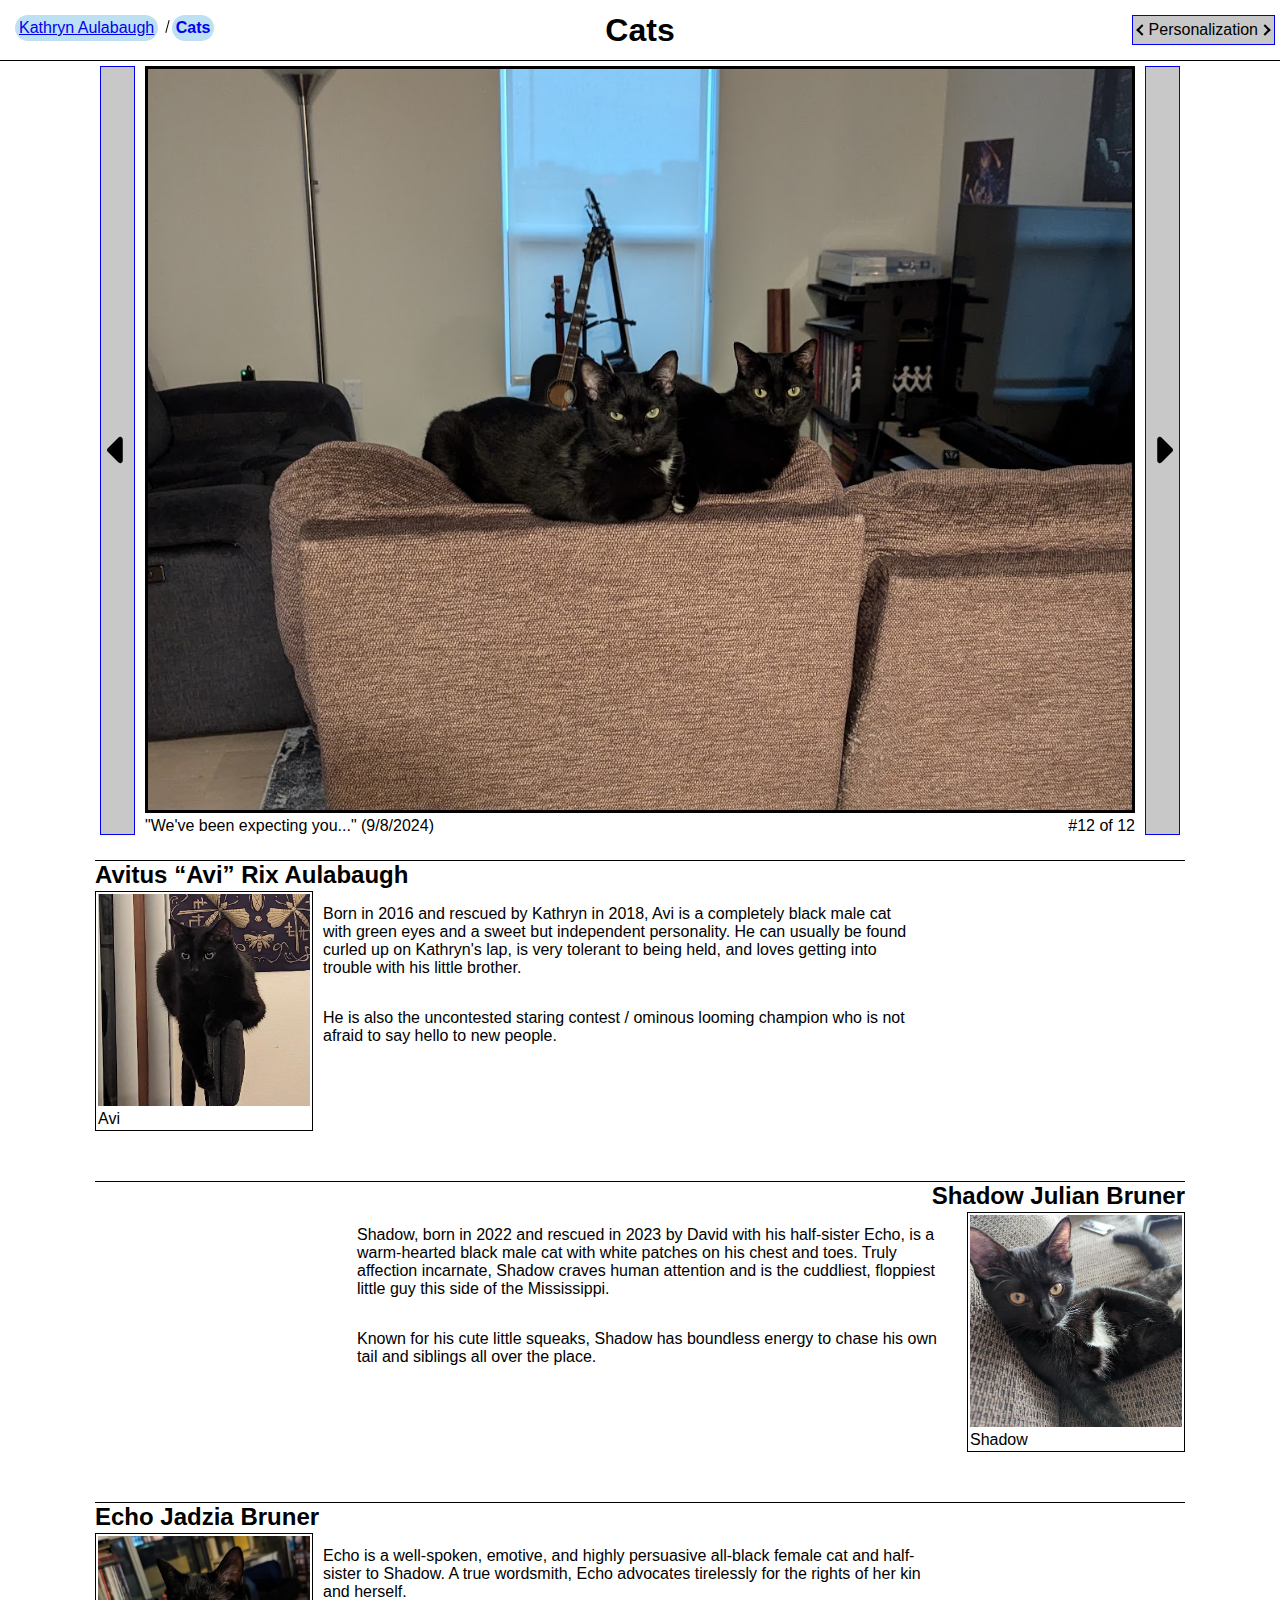
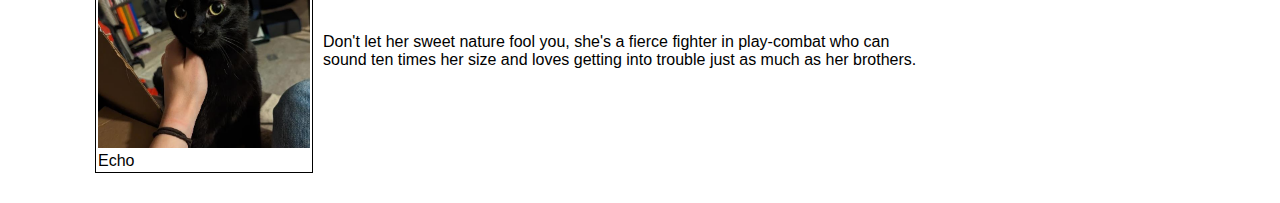
==== Cats.html @ 850bbb19 "Another word" ====
<!DOCTYPE html>
<html lang="en">
<head>
	<meta charset="utf-8" />
	<meta name="viewport" content="width=device-width, initial-scale=1.0">
	<meta name="description" content="A gallery of the little fellers">
	<title>Cats</title>
	
	<script src="./scripts/PersonalizationControl.js"></script>
	<script src="./scripts/GalleryControl.js"></script>
	<script>
		GW.Controls.Gallery.Cats = {
			imageList: [
				"2022-10-06 A",
				"2023-06-13 S",
				"2023-10-05 A_K",
				"2023-10-30 A",
				"2023-11-19 A",
				"2023-12-25 E",
				"2024-07-07 A",
				"2024-07-19 A",
				"2024-07-21 S_E_A",
				"2024-08-25 S_E",
				"2024-08-28 S_A",
				"2024-09-08 S_E",
			],
			imageFolder: "./img/cats",
			imageInfo: {
				"2024-09-08 S_E": {
					title: "&quot;We've been expecting you...&quot;",
					date: new Date("September 8, 2024"),
					alt: "Shadow and Echo perch atop a brown love seat in a living room at dusk, facing the camera.",
					extension: "jpg"
				},
				"2024-08-28 S_A": {
					title: "&quot;Hey, turn that light back off!&quot;",
					date: new Date("August 28, 2024"),
					alt: "A very sleepy Shadow and Avi hunker down on some bedding with a bright artificial light on above them. Avi in particular looks exhausted.",
					extension: "jpg"
				},
				"2024-08-25 S_E": {
					title: "A good pillow",
					date: new Date("August 25, 2024"),
					alt: "Shadow sleeps atop Echo with a paw draped over her shoulders. Both are on a human lap covered by a blanket.",
					extension: "jpg"
				},
				"2024-07-21 S_E_A": {
					title: "Catpile",
					date: new Date("July 21, 2024"),
					alt: "Shadow, Echo, and Avi all cuddle together in a big pile on a bed with messy blankets. Echo sleeps with a paw draped elegantly over a blue blanket while Shadow and Avi are lumped together haphazardly.",
					extension: "jpg"
				},
				"2024-07-19 A": {
					title: "That looks like food!",
					date: new Date("July 19, 2024"),
					alt: "Avi sits atop a black kitchen counter intensely watching a rice cooker steam.",
					extension: "jpg"
				},
				"2024-07-07 A": {
					title: "Grand Master Avi",
					date: new Date("July 7, 2024"),
					alt: "Avi perches atop a black and white chessboard on a brown table in front of a window, intensely looking at the camera.",
					extension: "jpg"
				},
				"2023-12-25 E": {
					title: "Comfortable anywhere",
					date: new Date("December 25, 2023"),
					alt: "Echo stretches out on a brown hardwood floor while a human hand pets her. She's looking at the camera.",
					extension: "jpg"
				},
				"2023-11-19 A": {
					title: "A deep thinker",
					date: new Date("November 19, 2023"),
					alt: "Avi, perched atop a black stool, peers out of a screen door at a bright summer afternoon. He appears enveloped in light.",
					extension: "jpg"
				},
				"2023-10-30 A": {
					title: "Can't get me up here!",
					date: new Date("October 30, 2023"),
					alt: "Avi stands atop a cat tree at night, sticking his tongue out and looking at the camera.",
					extension: "jpg"
				},
				"2023-10-05 A_K": {
					title: "Family photo",
					date: new Date("October 5, 2023"),
					alt: "Avi and Kathryn smile at the camera while lying back on a reclining chair. Avi is atop Kathryn's chest while she holds him with her left hand.",
					extension: "jpg"
				},
				"2023-06-13 S": {
					title: "New shoes",
					date: new Date("June 13, 2023"),
					alt: "Shadow poses with a paw resting on a pair of black sneakers, looking at the camera.",
					extension: "jpg"
				},
				"2022-10-06 A": {
					title: "CR 6 Beast",
					date: new Date("October 6, 2023"),
					alt: "Avi sits lazily on a DND combat grid among character figures and dragon models. He's looking up and to his left, past the camera.",
					extension: "jpg"
				},
			}
		};
	</script>
	
	<link rel="stylesheet" href="./styles/variables.css" type="text/css">
	<link rel="stylesheet" href="./styles/main.css" type="text/css">
	<style>
		body {
			display: grid;
			grid-template-rows: auto 1fr;
			box-sizing: border-box;
		}
		main {
			width: 100%;
			max-width: 1100px;
			margin-inline: auto;
			padding: 5px;
			display: flex;
			flex-direction: column;
			gap: 25px;
		}
		gw-gallery {
			display: block;
			margin-inline: auto;
			max-width: max(120vh, 60vw);
			width: 100%;
		}
		
		article {
			h1, h2, h3, h4, h5, h6 {
				border-block-start: 1px solid var(--border-color);
				
			}
			overflow: auto;
			margin-block-end: 15px;
			.cat-photo {
				width: 20%;
				max-width: 350px;
				min-width: 200px;
				overflow: hidden;
				float: inline-start;
				clear: inline-start;
				margin-block-start: 2px;
				margin-block-end: 10px;
				margin-inline-start: 0px;
				margin-inline-end: 10px;
				border: 1px solid var(--border-color);
				padding: 2px;
				
				figure {
					margin: 0;
				}
				
				img {
					width: 100%;
				}
			}
			
			p {
				max-width: 600px;
				float: inline-start;
			}
			
			&.right {
				h1, h2, h3, h4, h5, h6 {
					text-align: right;
				}
				
				.cat-photo {
					float: inline-end;
					clear: inline-end;
					margin-inline-start: 10px;
					margin-inline-end: 0px;
				}
				
				p {
					float: inline-end;
				}
			}
		}
	</style>
</head>
<body>
	<header id="mainHeader">
		<div id="mainHeaderLeft">
			<a class="hide-until-focus" href="#main">Skip to content</a>
			<nav class="breadcrumb" aria-label="Breadcrumb">
				<ol>
					<li><a href="./index.html" class="full">Kathryn Aulabaugh</a></li>
					<li><a href="" class="full" aria-current="page">Cats</a></li>
				</ol>
			</nav>
		</div>
		<div>
			<h1>Cats</h1>
		</div>
		<div id="mainHeaderRight">
			<details>
				<summary>Personalization</summary>
				<gw-personalization></gw-personalization>
			</details>
		</div>
	</header>
	<main id="main">
		<gw-gallery
			name="Cats"
			minImgWidth="350px"
			maxImgHeight="750px"
			reflowWidth="550px"
		></gw-gallery>
		<article aria-labelledby="hAvi">
			<h2 id="hAvi">Avitus <q>Avi</q> Rix Aulabaugh</h2>
			<aside class="cat-photo">
				<figure>
					<img src="./img/cats/Avi_Profile.jpg" alt="Avi perches atop the back of a chair.">
					<figcaption>Avi</figcaption>
				</figure>
			</aside>
			<p>Born in 2016 and rescued by Kathryn in 2018, Avi is a completely black male cat with green eyes and a sweet but independent personality. He can usually be found curled up on Kathryn's lap, is very tolerant to being held, and loves getting into trouble with his little brother.</p>
			<p>He is also the uncontested staring contest / ominous looming champion who is not afraid to say hello to new people.</p>
		</article>
		<article aria-labelledby="hShadow" class="right">
			<h2 id="hShadow">Shadow Julian Bruner</h2>
			<aside class="cat-photo">
				<figure>
					<img src="./img/cats/Shadow_Profile.jpg" alt="Shadow lounges with with a lot of swagger on a couch.">
					<figcaption>Shadow</figcaption>
				</figure>
			</aside>
			<p>Shadow, born in 2022 and rescued in 2023 by David with his half-sister Echo, is a warm-hearted black male cat with white patches on his chest and toes. Truly affection incarnate, Shadow craves human attention and is the cuddliest, floppiest little guy this side of the Mississippi.</p>
			<p>Known for his cute little squeaks, Shadow has boundless energy to chase his own tail and siblings all over the place.</p>
		</article>
		<article aria-labelledby="hEcho">
			<h2 id="hShadow">Echo Jadzia Bruner</h2>
			<aside class="cat-photo">
				<figure>
					<img src="./img/cats/Echo_Profile.jpg" alt="Echo sits on a couch while a human hand scratches her neck.">
					<figcaption>Echo</figcaption>
				</figure>
			</aside>
			<p>Echo is a well-spoken, emotive, and highly persuasive all-black female cat and half-sister to Shadow. A true wordsmith, Echo advocates tirelessly for the rights of her kin and herself.</p>
			<p>Don't let her sweet nature fool you, she's a fierce fighter in play-combat who can sound ten times her size and loves getting into trouble just as much as her brothers.</p>
		</article>
	</main>
</body>
</html>
---- styles/variables.css ----
:root, .theme-light {
  --background-color: #FFFFFF;
  --background-color-2: #E3E3E3;
  --text-color: #000000;
  --border-color: #000000;
  --selected-color: #90CBDB;
  --button-face-color: #C8C8C8;
  --button-text-color: #000000;
  --input-text-color: #000000;
  --input-background-color: #FFFFFF;
  --link-color: #0000EE;
  --link-background-color: #BDE0F2;
  --focus-color: #FF0701;
  --icon-color: #000000;
  --banner-color: #B3B3B3;
  --mark-color: #D2FCC5;
  --accent-color: #D5B3D9;
  --invalid-color: #5C01D8;
}

@media not print {
	.theme-dark {
	  --background-color: #000000;
	  --background-color-2: #242424;
	  --text-color: #FFFFFF;
	  --border-color: #FFFFFF;
	  --selected-color: #223891;
	  --button-face-color: #474747;
	  --button-text-color: #FFFFFF;
	  --input-text-color: #FFFFFF;
	  --input-background-color: #000000;
	  --link-color: #74D7EE;
	  --link-background-color: #3C5054;
	  --focus-color: #FF0701;
	  --icon-color: #FFFFFF;
	  --banner-color: #404040;
	  --mark-color: #005C08;
	  --accent-color: #8D4A95;
	  --invalid-color: #A35FFE;
	}
}

.font-small {
  font-size: 0.8em;
}

.font-normal {
  font-size: 1em;
}

.font-large {
  font-size: 1.2em;
}

.font-segoe-ui {
  font-family: 'Segoe UI', Arial, Verdana, Tahoma, 'Trebuchet MS', sans-serif;
}

.font-arial {
  font-family: Arial, 'Segoe UI', Verdana, Tahoma, 'Trebuchet MS', sans-serif;
}

.font-verdana {
  font-family: Verdana, 'Segoe UI', Arial, Tahoma, 'Trebuchet MS', sans-serif;
}

.font-tahoma {
  font-family: Tahoma, 'Segoe UI', Arial, Verdana, 'Trebuchet MS', sans-serif;
}

.font-trebuchet-ms {
  font-family: 'Trebuchet MS', 'Segoe UI', Arial, Verdana, Tahoma, sans-serif;
}

.font-times-new-roman {
  font-family: 'Times New Roman', Georgia, Garamond, serif;
}

.font-georgia {
  font-family: Georgia, 'Times New Roman', Garamond, serif;
}

.font-garamond {
  font-family: Garamond, 'Times New Roman', Georgia, serif;
}

.font-courier-new {
  font-family: 'Courier New', monospace;
}

.font-brush-script-mt {
  font-family: 'Brush Script MT', cursive;
}
---- styles/main.css ----
*, *::before, *::after {
  box-sizing: border-box;
}

html, body {
	margin-top: 0;
	margin-bottom: 0;
	margin-left: auto;
	margin-right: auto;
	max-width: 1900px;
	
	word-break: break-word;
	
	background-color: var(--background-color);
	color: var(--text-color);
}
html {
	font-family: 'Segoe UI', Tahoma, Geneva, Verdana, sans-serif;
	font-size: 1em;
}
body {
	min-height: 100vh;
}

h1, h2, h3, h4, h5, h6 {
	margin: 0px;
}

a {
	color: var(--link-color);
	
	&.full {
		padding: 4px;
		border-radius: 20px;
		background-color: var(--link-background-color);
	}
}

.sr-only {
	position: absolute !important;
	left: -99999999px;
	top: 0px;
}

.hide-until-focus {
	position: absolute;
	left: -99999999px;
	top: 0px;
	
	&:focus {
		position: revert;
		left: revert;
		top: revert;
	}
}

.hidden {
	display: none !important;
}

:focus-visible, *[tabindex="-1"]:focus {
	outline-width: 4px !important;
	outline-color: var(--focus-color) !important;
	outline-style: solid !important;
	outline-offset: 1px !important;
	position: relative !important;
	z-index: 100 !important;
}

*[tabindex="-1"]:focus {
  outline-style: dashed;
}

summary, label, input:is([type="checkbox"], [type="radio"]) {
  cursor: pointer;
}

table, th, td {
	border: 1px solid;
	border-collapse: collapse;
}
table {
	width: 100%;
}
caption {
	font-style: italic;
}
thead {
	border-bottom: 2px solid;
	text-align: center;
	font-weight: bold;
}
tbody th {
	text-align: left;
}

nav.breadcrumb {
	display: flex;
	flex-direction: row;
	flex-wrap: wrap;
	gap: 5px;
	padding: 10px;
	
	ol {
		margin: 0;
		padding: 0;
		list-style: none;
		
		li {
			display: inline-block;
			margin-bottom: 4px;
			
			+ li::before {
				display: inline-block;
				margin: 0 0.25em;
				transform: rotate(15deg);
				border-right: 0.1em solid var(--border-color);
				height: 0.8em;
				content: "";
			}
			
			a {
				display: inline-block;
				
				&[aria-current="page"] {
					font-weight: 700;
					text-decoration: none;
				}
			}
		}
	}
}

#mainHeader {
	display: grid;
	grid-template-columns: 1fr 1fr 1fr;
	align-items: center;
	text-align: center;
	gap: 10px;
	padding-bottom: 10px;
	border-bottom: 1px solid var(--border-color);
	padding: 5px;
	
	#mainHeaderLeft, #mainHeaderRight {
		width: fit-content;
	}

	#mainHeaderLeft {
		justify-self: flex-start;
	}

	#mainHeaderRight {
		justify-self: flex-end;
	}
}
@media (max-width: 450px) {
	#mainHeader {
		grid-template-columns: 1fr !important;
		justify-items: center;
		
		#mainHeaderLeft, #mainHeaderRight {
			justify-self: auto;
		}
	}
}

footer {
	border-top: 1px solid var(--border-color);
	font-size: 0.9em;
	background-color: var(--background-color-2);
	padding: 2px
}

summary {
	min-height: auto;
	padding: 5px;
	display: flex;
	align-items: center;
	justify-content: space-between;
	gap: 3px;

	&::marker {
		content: "";
	}
	&::-webkit-details-marker {
		display: none;
	}
	&::before, &::after {
		content: "";
		display: inline-block;
		width: 0.5em;
		height: 0.5em;
		transform: rotate(45deg);
	}
	&::after {
		border-top: 2px solid var(--border-color);
		border-right: 2px solid var(--border-color);
	}
	&::before {
		border-bottom: 2px solid var(--border-color);
		border-left: 2px solid var(--border-color);
	}
}
details[open] summary {
	&::after {
		border-top: none;
		border-right: none;
		border-bottom: 2px solid var(--border-color);
		border-left: 2px solid var(--border-color);
	}
	&::before {
		border-bottom: none;
		border-left: none;
		border-top: 2px solid var(--border-color);
		border-right: 2px solid var(--border-color);
	}
}
[dir="rtl"] summary {
	&::before, &::after {
		transform: rotate(225deg);
	}
}

:popover-open, dialog {
	color: var(--text-color);
	background-color: var(--background-color);
}

button, input:is([type="button"], [type="submit"], [type="reset"]), input[type="file"]::file-selector-button, select, summary {
	background-color: var(--button-face-color);
	color: var(--button-text-color);
	border: 1px solid var(--link-color);
	cursor: pointer;
	min-width: 30px;
	min-height: 30px;
}

button[aria-expanded="true"], button[aria-pressed="true"], details[open] summary {
	background-color: var(--selected-color);
	font-weight: bold;
}

:is(button, select, input:is([type="button"], [type="submit"], [type="reset"]))[disabled], input[type="file"][disabled]::file-selector-button {
	text-decoration: line-through;
	border: 1px solid var(--border-color);
	opacity: 0.5;
}

:is(button, select, input:is([type="button"], [type="submit"], [type="reset"]))[disabled]:hover, input[type="file"][disabled]::file-selector-button:hover {
	cursor: not-allowed;
}

input:is([type="text"], [type="password"], [type="number"], [type="email"], [type="date"], [type="time"]), textarea {
	color: var(--input-text-color);
	background-color: var(--input-background-color);
	border: 2px groove var(--border-color);
}

:is(input:is([type="text"], [type="password"], [type="number"], [type="email"], [type="date"], [type="time"]), textarea, select):invalid {
	box-shadow: -3px 0px 0px 0px var(--invalid-color);
	&:focus-within {
		box-shadow: inset 0px 0px 4px 2px var(--invalid-color), -3px 0px 0px 0px var(--invalid-color);
	}
}

textarea {
	min-height: 15px;
	min-width: 60px;
}

mark {
	background-color: var(--mark-color);
	color: var(--text-color);
}

form {
	button[type="submit"], button:not([type="reset"], [type="button"]), input[type="submit"] {
		border-width: 2px;
		font-weight: bold;
	}
}

.input-vertical {
	display: flex;
	flex-direction: column;
	justify-content: flex-start;
	align-items: flex-start;
}
label:not(.input-vertical) {
	display: inline-flex;
	align-items: center;
	&.text-after :is(input, select) {
		margin-inline-end: 5px;
	}
	&:not(.text-after) :is(input, select) {
		margin-inline-start: 5px;
	}
}

label:has(input:checked) {
	background-color: var(--selected-color);
}

.tab-control {
  padding: 5px;
  
  .tab-list {
	margin-inline: 0;
	margin-block-end: 0;
	
	display: flex;
	flex-wrap: wrap;
	justify-content: space-around;
	gap: 5px;
	
	label:has(:checked) {
	  background-color: var(--selected-color);
	}
  }
  
  .tab-panel {
	display: none;
	
	background-color: var(--background-color-2);
	padding: 5px;
	border-inline: 1px solid var(--border-color);
	border-block-end: 1px solid var(--border-color);
  }
  
  .description {
	position: absolute;
	left: -99999999px;
	top: 0px;
  }
}
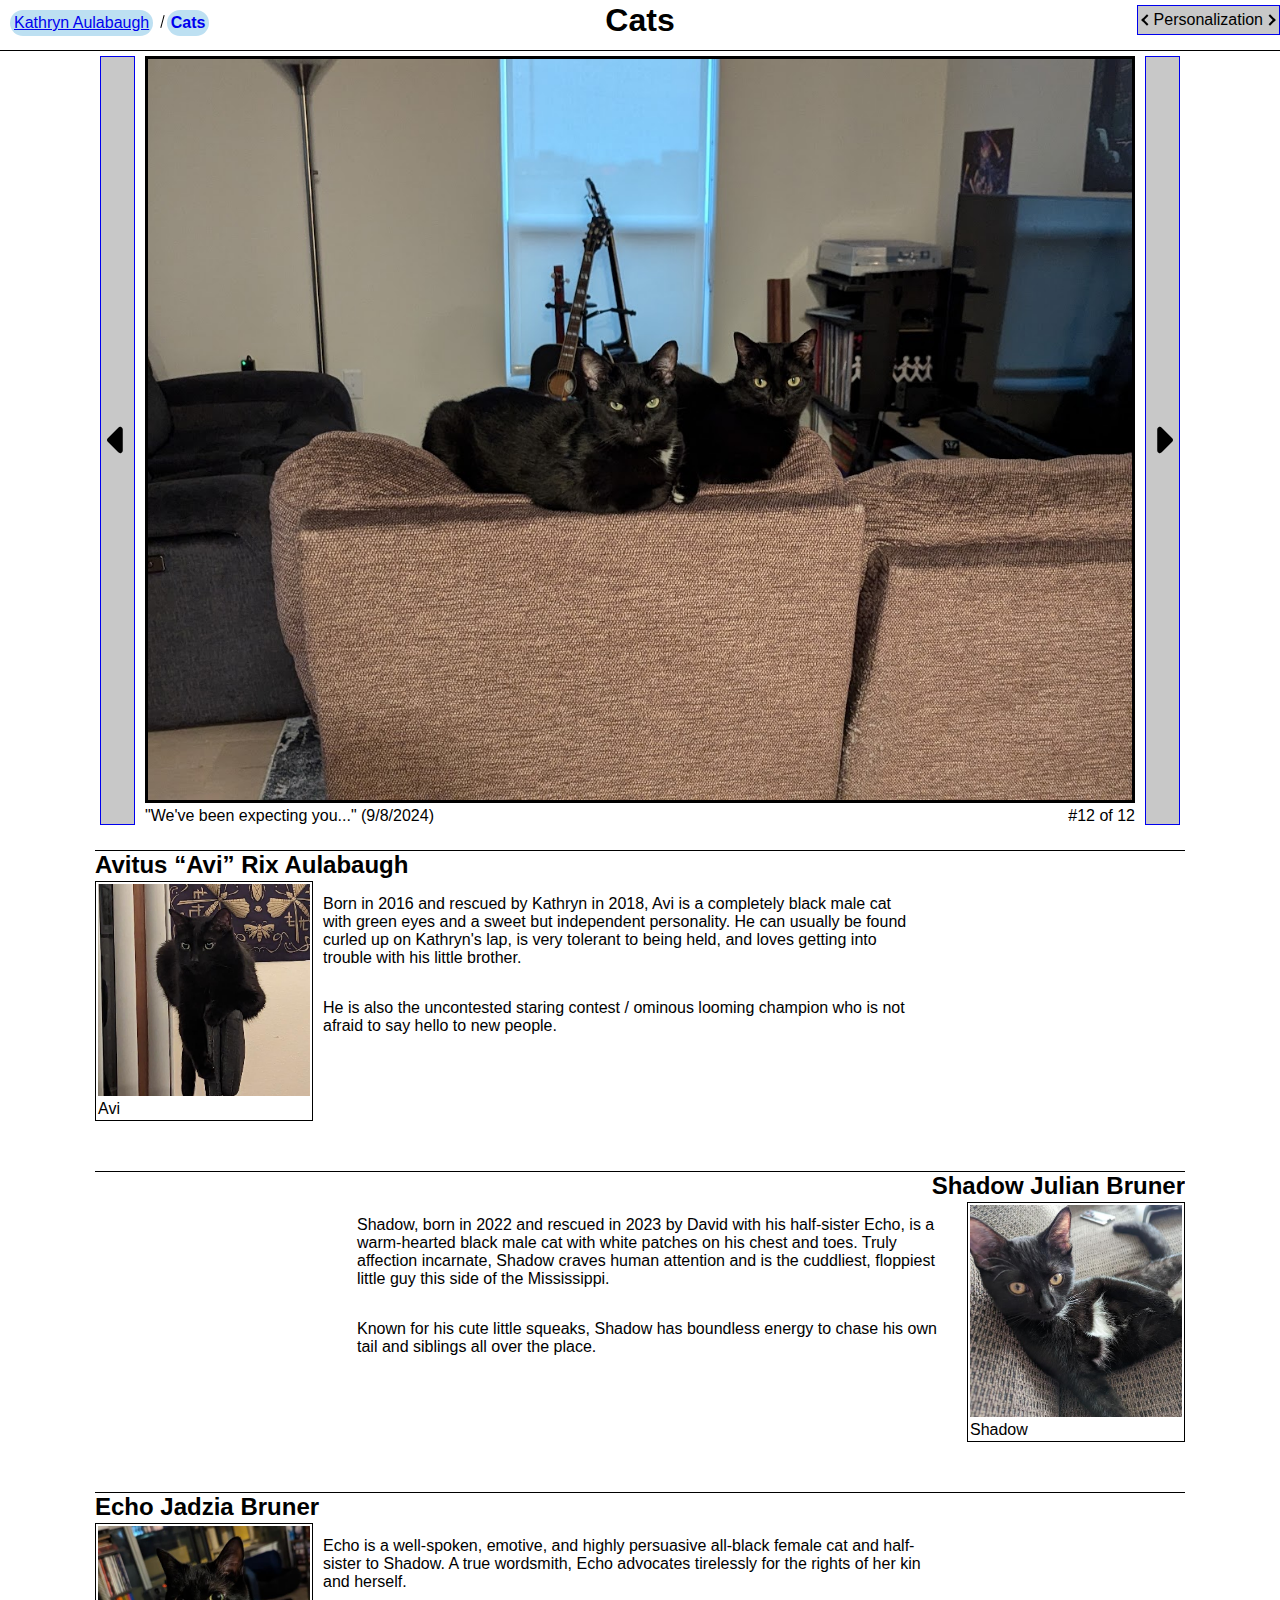
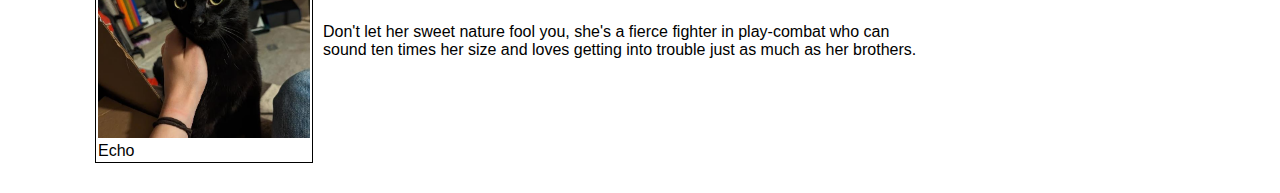
==== commit 8be65d78: "Updates header and adds search" ====
--- a/Cats.html
+++ b/Cats.html
@@ -6,7 +6,7 @@
 	<meta name="description" content="A gallery of the little fellers">
 	<title>Cats</title>
 	
-	<script src="./scripts/PersonalizationControl.js"></script>
+	<script src="./scripts/Main.js"></script>
 	<script src="./scripts/GalleryControl.js"></script>
 	<script>
 		GW.Controls.Gallery.Cats = {
@@ -181,27 +181,12 @@
 	</style>
 </head>
 <body>
-	<header id="mainHeader">
-		<div id="mainHeaderLeft">
-			<a class="hide-until-focus" href="#main">Skip to content</a>
-			<nav class="breadcrumb" aria-label="Breadcrumb">
-				<ol>
-					<li><a href="./index.html" class="full">Kathryn Aulabaugh</a></li>
-					<li><a href="" class="full" aria-current="page">Cats</a></li>
-				</ol>
-			</nav>
-		</div>
-		<div>
-			<h1>Cats</h1>
-		</div>
-		<div id="mainHeaderRight">
-			<details>
-				<summary>Personalization</summary>
-				<gw-personalization></gw-personalization>
-			</details>
-		</div>
-	</header>
-	<main id="main">
+	<kja-header
+		h1Text="Cats"
+		crumbs="index.html|Kathryn Aulabaugh"
+		curCrumbTxt="Cats"
+	></kja-header>
+	<main id="mainContent">
 		<gw-gallery
 			name="Cats"
 			minImgWidth="350px"
@@ -231,7 +216,7 @@
 			<p>Known for his cute little squeaks, Shadow has boundless energy to chase his own tail and siblings all over the place.</p>
 		</article>
 		<article aria-labelledby="hEcho">
-			<h2 id="hShadow">Echo Jadzia Bruner</h2>
+			<h2 id="hEcho">Echo Jadzia Bruner</h2>
 			<aside class="cat-photo">
 				<figure>
 					<img src="./img/cats/Echo_Profile.jpg" alt="Echo sits on a couch while a human hand scratches her neck.">
--- a/styles/variables.css
+++ b/styles/variables.css
@@ -16,6 +16,10 @@
   --mark-color: #D2FCC5;
   --accent-color: #D5B3D9;
   --invalid-color: #5C01D8;
+  
+  input {
+		color-scheme: light;
+	}
 }
 
 @media not print {
@@ -37,6 +41,10 @@
 	  --mark-color: #005C08;
 	  --accent-color: #8D4A95;
 	  --invalid-color: #A35FFE;
+	  
+		input {
+			color-scheme: dark;
+		}
 	}
 }
 
--- a/styles/main.css
+++ b/styles/main.css
@@ -1,5 +1,5 @@
 *, *::before, *::after {
-  box-sizing: border-box;
+	box-sizing: border-box;
 }
 
 html, body {
@@ -68,11 +68,13 @@
 }
 
 *[tabindex="-1"]:focus {
-  outline-style: dashed;
+	outline-style: dashed;
 }
 
 summary, label, input:is([type="checkbox"], [type="radio"]) {
-  cursor: pointer;
+	cursor: pointer;
+	user-select: none;
+	-webkit-user-select: none;
 }
 
 table, th, td {
@@ -92,76 +94,6 @@
 }
 tbody th {
 	text-align: left;
-}
-
-nav.breadcrumb {
-	display: flex;
-	flex-direction: row;
-	flex-wrap: wrap;
-	gap: 5px;
-	padding: 10px;
-	
-	ol {
-		margin: 0;
-		padding: 0;
-		list-style: none;
-		
-		li {
-			display: inline-block;
-			margin-bottom: 4px;
-			
-			+ li::before {
-				display: inline-block;
-				margin: 0 0.25em;
-				transform: rotate(15deg);
-				border-right: 0.1em solid var(--border-color);
-				height: 0.8em;
-				content: "";
-			}
-			
-			a {
-				display: inline-block;
-				
-				&[aria-current="page"] {
-					font-weight: 700;
-					text-decoration: none;
-				}
-			}
-		}
-	}
-}
-
-#mainHeader {
-	display: grid;
-	grid-template-columns: 1fr 1fr 1fr;
-	align-items: center;
-	text-align: center;
-	gap: 10px;
-	padding-bottom: 10px;
-	border-bottom: 1px solid var(--border-color);
-	padding: 5px;
-	
-	#mainHeaderLeft, #mainHeaderRight {
-		width: fit-content;
-	}
-
-	#mainHeaderLeft {
-		justify-self: flex-start;
-	}
-
-	#mainHeaderRight {
-		justify-self: flex-end;
-	}
-}
-@media (max-width: 450px) {
-	#mainHeader {
-		grid-template-columns: 1fr !important;
-		justify-items: center;
-		
-		#mainHeaderLeft, #mainHeaderRight {
-			justify-self: auto;
-		}
-	}
 }
 
 footer {
@@ -233,6 +165,15 @@
 	cursor: pointer;
 	min-width: 30px;
 	min-height: 30px;
+	user-select: none;
+	-webkit-user-select: none;
+}
+/** https://browserstrangeness.bitbucket.io/css_hacks.html#safari **/
+@supports (-webkit-hyphens:none) {
+	select {
+		background-color: white;
+		color: black;
+	}
 }
 
 button[aria-expanded="true"], button[aria-pressed="true"], details[open] summary {
@@ -302,34 +243,34 @@
 }
 
 .tab-control {
-  padding: 5px;
-  
-  .tab-list {
-	margin-inline: 0;
-	margin-block-end: 0;
-	
-	display: flex;
-	flex-wrap: wrap;
-	justify-content: space-around;
-	gap: 5px;
-	
-	label:has(:checked) {
-	  background-color: var(--selected-color);
-	}
-  }
-  
-  .tab-panel {
-	display: none;
-	
-	background-color: var(--background-color-2);
 	padding: 5px;
-	border-inline: 1px solid var(--border-color);
-	border-block-end: 1px solid var(--border-color);
-  }
-  
-  .description {
-	position: absolute;
-	left: -99999999px;
-	top: 0px;
-  }
+	
+	.tab-list {
+		margin-inline: 0;
+		margin-block-end: 0;
+		
+		display: flex;
+		flex-wrap: wrap;
+		justify-content: space-around;
+		gap: 5px;
+		
+		label:has(:checked) {
+			background-color: var(--selected-color);
+		}
+	}
+	
+	.tab-panel {
+		display: none;
+		
+		background-color: var(--background-color-2);
+		padding: 5px;
+		border-inline: 1px solid var(--border-color);
+		border-block-end: 1px solid var(--border-color);
+	}
+	
+	.description {
+		position: absolute;
+		left: -99999999px;
+		top: 0px;
+	}
 }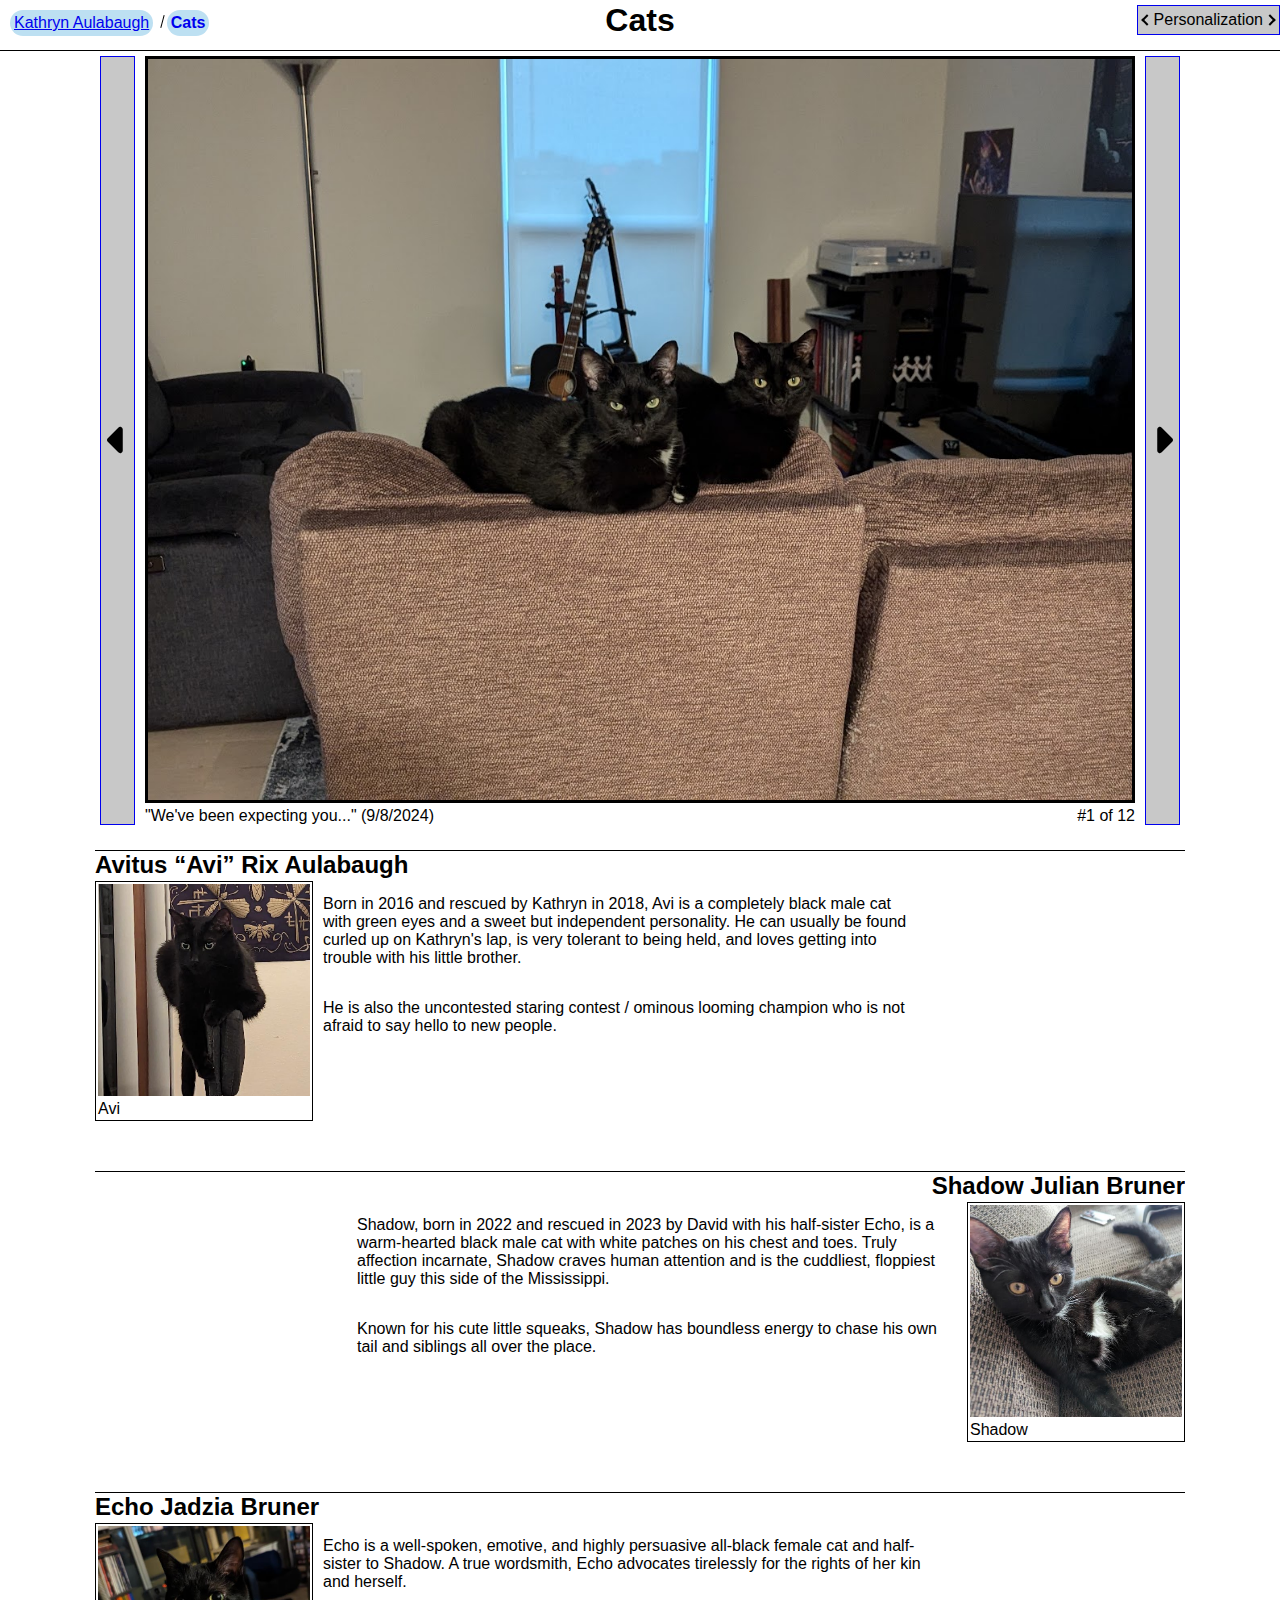
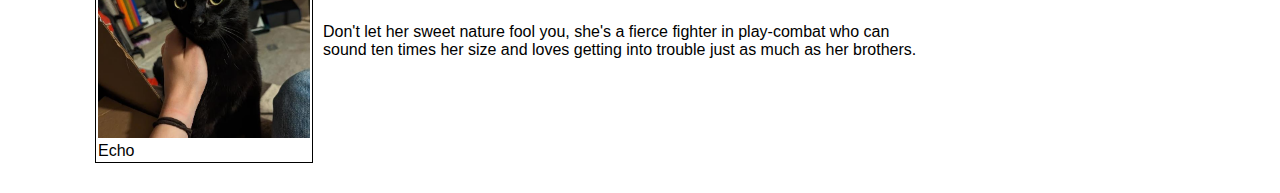
==== commit d56627c3: "Rearranges images" ====
--- a/Cats.html
+++ b/Cats.html
@@ -9,94 +9,94 @@
 	<script src="./scripts/Main.js"></script>
 	<script src="./scripts/GalleryControl.js"></script>
 	<script>
-		GW.Controls.Gallery.Cats = {
-			imageList: [
+		GW.Controls.Gallery.Data.Cats = {
+			ImageList: [
+				"2024-09-08 S_E",
+				"2024-08-28 S_A",
+				"2024-08-25 S_E",
+				"2024-07-21 S_E_A",
+				"2024-07-19 A",
+				"2024-07-07 A",
+				"2023-12-25 E",
+				"2023-11-19 A",
+				"2023-10-30 A",
+				"2023-10-05 A_K",
+				"2023-06-13 S",
 				"2022-10-06 A",
-				"2023-06-13 S",
-				"2023-10-05 A_K",
-				"2023-10-30 A",
-				"2023-11-19 A",
-				"2023-12-25 E",
-				"2024-07-07 A",
-				"2024-07-19 A",
-				"2024-07-21 S_E_A",
-				"2024-08-25 S_E",
-				"2024-08-28 S_A",
-				"2024-09-08 S_E",
 			],
-			imageFolder: "./img/cats",
-			imageInfo: {
+			ImageFolder: "./img/cats",
+			ImageInfo: {
 				"2024-09-08 S_E": {
-					title: "&quot;We've been expecting you...&quot;",
-					date: new Date("September 8, 2024"),
-					alt: "Shadow and Echo perch atop a brown love seat in a living room at dusk, facing the camera.",
-					extension: "jpg"
+					Title: "&quot;We've been expecting you...&quot;",
+					Date: new Date("September 8, 2024"),
+					Alt: "Shadow and Echo perch atop a brown love seat in a living room at dusk, facing the camera.",
+					Extension: "jpg"
 				},
 				"2024-08-28 S_A": {
-					title: "&quot;Hey, turn that light back off!&quot;",
-					date: new Date("August 28, 2024"),
-					alt: "A very sleepy Shadow and Avi hunker down on some bedding with a bright artificial light on above them. Avi in particular looks exhausted.",
-					extension: "jpg"
+					Title: "&quot;Hey, turn that light back off!&quot;",
+					Date: new Date("August 28, 2024"),
+					Alt: "A very sleepy Shadow and Avi hunker down on some bedding with a bright artificial light on above them. Avi in particular looks exhausted.",
+					Extension: "jpg"
 				},
 				"2024-08-25 S_E": {
-					title: "A good pillow",
-					date: new Date("August 25, 2024"),
-					alt: "Shadow sleeps atop Echo with a paw draped over her shoulders. Both are on a human lap covered by a blanket.",
-					extension: "jpg"
+					Title: "A good pillow",
+					Date: new Date("August 25, 2024"),
+					Alt: "Shadow sleeps atop Echo with a paw draped over her shoulders. Both are on a human lap covered by a blanket.",
+					Extension: "jpg"
 				},
 				"2024-07-21 S_E_A": {
-					title: "Catpile",
-					date: new Date("July 21, 2024"),
-					alt: "Shadow, Echo, and Avi all cuddle together in a big pile on a bed with messy blankets. Echo sleeps with a paw draped elegantly over a blue blanket while Shadow and Avi are lumped together haphazardly.",
-					extension: "jpg"
+					Title: "Catpile",
+					Date: new Date("July 21, 2024"),
+					Alt: "Shadow, Echo, and Avi all cuddle together in a big pile on a bed with messy blankets. Echo sleeps with a paw draped elegantly over a blue blanket while Shadow and Avi are lumped together haphazardly.",
+					Extension: "jpg"
 				},
 				"2024-07-19 A": {
-					title: "That looks like food!",
-					date: new Date("July 19, 2024"),
-					alt: "Avi sits atop a black kitchen counter intensely watching a rice cooker steam.",
-					extension: "jpg"
+					Title: "That looks like food!",
+					Date: new Date("July 19, 2024"),
+					Alt: "Avi sits atop a black kitchen counter intensely watching a rice cooker steam.",
+					Extension: "jpg"
 				},
 				"2024-07-07 A": {
-					title: "Grand Master Avi",
-					date: new Date("July 7, 2024"),
-					alt: "Avi perches atop a black and white chessboard on a brown table in front of a window, intensely looking at the camera.",
-					extension: "jpg"
+					Title: "Grand Master Avi",
+					Date: new Date("July 7, 2024"),
+					Alt: "Avi perches atop a black and white chessboard on a brown table in front of a window, intensely looking at the camera.",
+					Extension: "jpg"
 				},
 				"2023-12-25 E": {
-					title: "Comfortable anywhere",
-					date: new Date("December 25, 2023"),
-					alt: "Echo stretches out on a brown hardwood floor while a human hand pets her. She's looking at the camera.",
-					extension: "jpg"
+					Title: "Comfortable anywhere",
+					Date: new Date("December 25, 2023"),
+					Alt: "Echo stretches out on a brown hardwood floor while a human hand pets her. She's looking at the camera.",
+					Extension: "jpg"
 				},
 				"2023-11-19 A": {
-					title: "A deep thinker",
-					date: new Date("November 19, 2023"),
-					alt: "Avi, perched atop a black stool, peers out of a screen door at a bright summer afternoon. He appears enveloped in light.",
-					extension: "jpg"
+					Title: "A deep thinker",
+					Date: new Date("November 19, 2023"),
+					Alt: "Avi, perched atop a black stool, peers out of a screen door at a bright summer afternoon. He appears enveloped in light.",
+					Extension: "jpg"
 				},
 				"2023-10-30 A": {
-					title: "Can't get me up here!",
-					date: new Date("October 30, 2023"),
-					alt: "Avi stands atop a cat tree at night, sticking his tongue out and looking at the camera.",
-					extension: "jpg"
+					Title: "Can't get me up here!",
+					Date: new Date("October 30, 2023"),
+					Alt: "Avi stands atop a cat tree at night, sticking his tongue out and looking at the camera.",
+					Extension: "jpg"
 				},
 				"2023-10-05 A_K": {
-					title: "Family photo",
-					date: new Date("October 5, 2023"),
-					alt: "Avi and Kathryn smile at the camera while lying back on a reclining chair. Avi is atop Kathryn's chest while she holds him with her left hand.",
-					extension: "jpg"
+					Title: "Family photo",
+					Date: new Date("October 5, 2023"),
+					Alt: "Avi and Kathryn smile at the camera while lying back on a reclining chair. Avi is atop Kathryn's chest while she holds him with her left hand.",
+					Extension: "jpg"
 				},
 				"2023-06-13 S": {
-					title: "New shoes",
-					date: new Date("June 13, 2023"),
-					alt: "Shadow poses with a paw resting on a pair of black sneakers, looking at the camera.",
-					extension: "jpg"
+					Title: "New shoes",
+					Date: new Date("June 13, 2023"),
+					Alt: "Shadow poses with a paw resting on a pair of black sneakers, looking at the camera.",
+					Extension: "jpg"
 				},
 				"2022-10-06 A": {
-					title: "CR 6 Beast",
-					date: new Date("October 6, 2023"),
-					alt: "Avi sits lazily on a DND combat grid among character figures and dragon models. He's looking up and to his left, past the camera.",
-					extension: "jpg"
+					Title: "CR 6 Beast",
+					Date: new Date("October 6, 2023"),
+					Alt: "Avi sits lazily on a DND combat grid among character figures and dragon models. He's looking up and to his left, past the camera.",
+					Extension: "jpg"
 				},
 			}
 		};
@@ -192,6 +192,7 @@
 			minImgWidth="350px"
 			maxImgHeight="750px"
 			reflowWidth="550px"
+			startAt="0"
 		></gw-gallery>
 		<article aria-labelledby="hAvi">
 			<h2 id="hAvi">Avitus <q>Avi</q> Rix Aulabaugh</h2>
--- a/styles/main.css
+++ b/styles/main.css
@@ -47,7 +47,7 @@
 	left: -99999999px;
 	top: 0px;
 	
-	&:focus {
+	&:focus-within {
 		position: revert;
 		left: revert;
 		top: revert;
@@ -68,7 +68,7 @@
 }
 
 *[tabindex="-1"]:focus {
-	outline-style: dashed;
+	outline-style: dashed !important;
 }
 
 summary, label, input:is([type="checkbox"], [type="radio"]) {
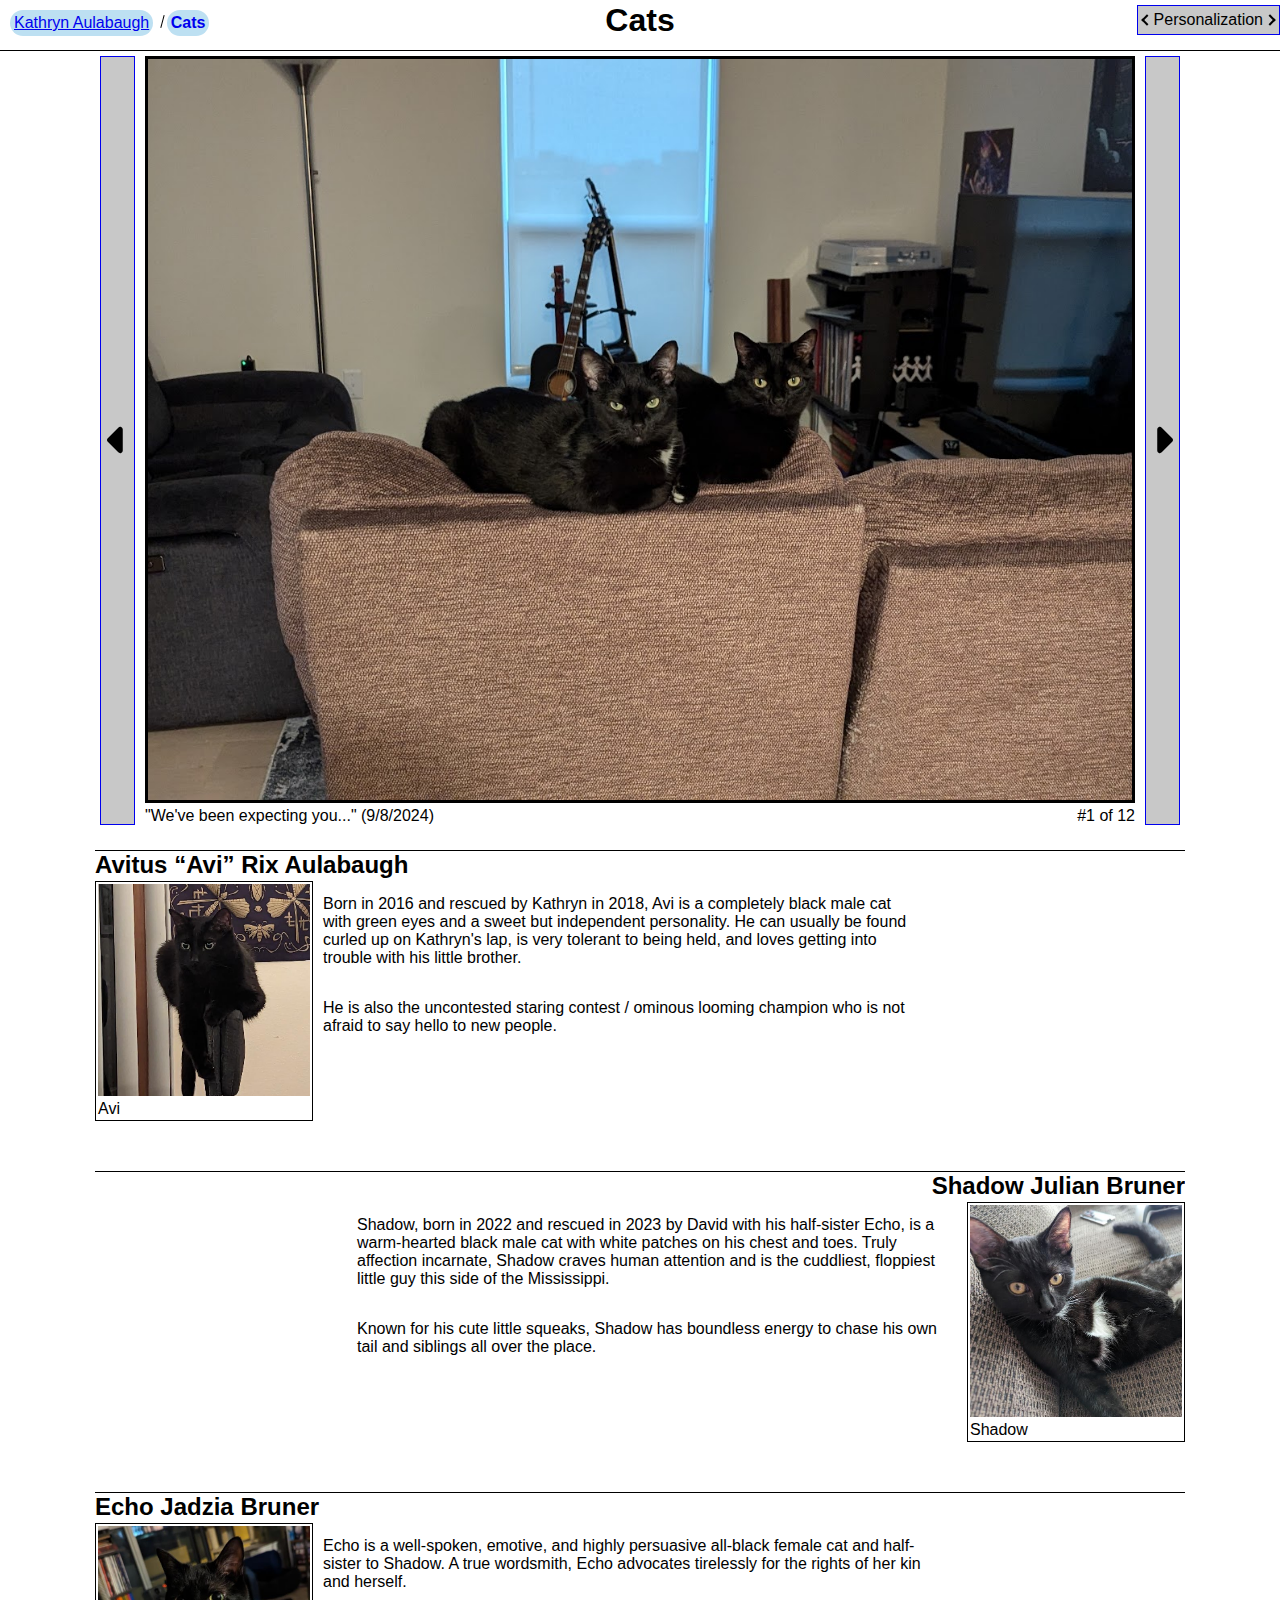
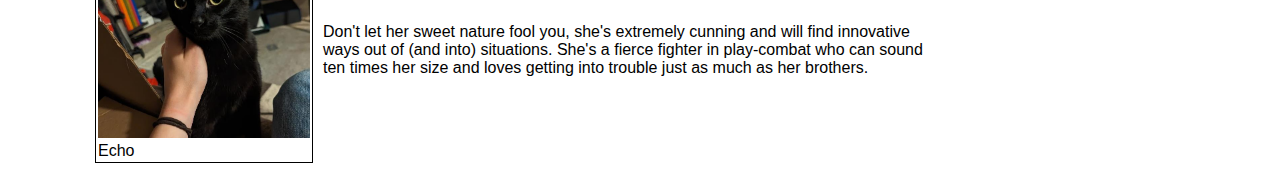
==== commit bb3b6cd3: "Updates Echo" ====
--- a/Cats.html
+++ b/Cats.html
@@ -225,7 +225,7 @@
 				</figure>
 			</aside>
 			<p>Echo is a well-spoken, emotive, and highly persuasive all-black female cat and half-sister to Shadow. A true wordsmith, Echo advocates tirelessly for the rights of her kin and herself.</p>
-			<p>Don't let her sweet nature fool you, she's a fierce fighter in play-combat who can sound ten times her size and loves getting into trouble just as much as her brothers.</p>
+			<p>Don't let her sweet nature fool you, she's extremely cunning and will find innovative ways out of (and into) situations. She's a fierce fighter in play-combat who can sound ten times her size and loves getting into trouble just as much as her brothers.</p>
 		</article>
 	</main>
 </body>
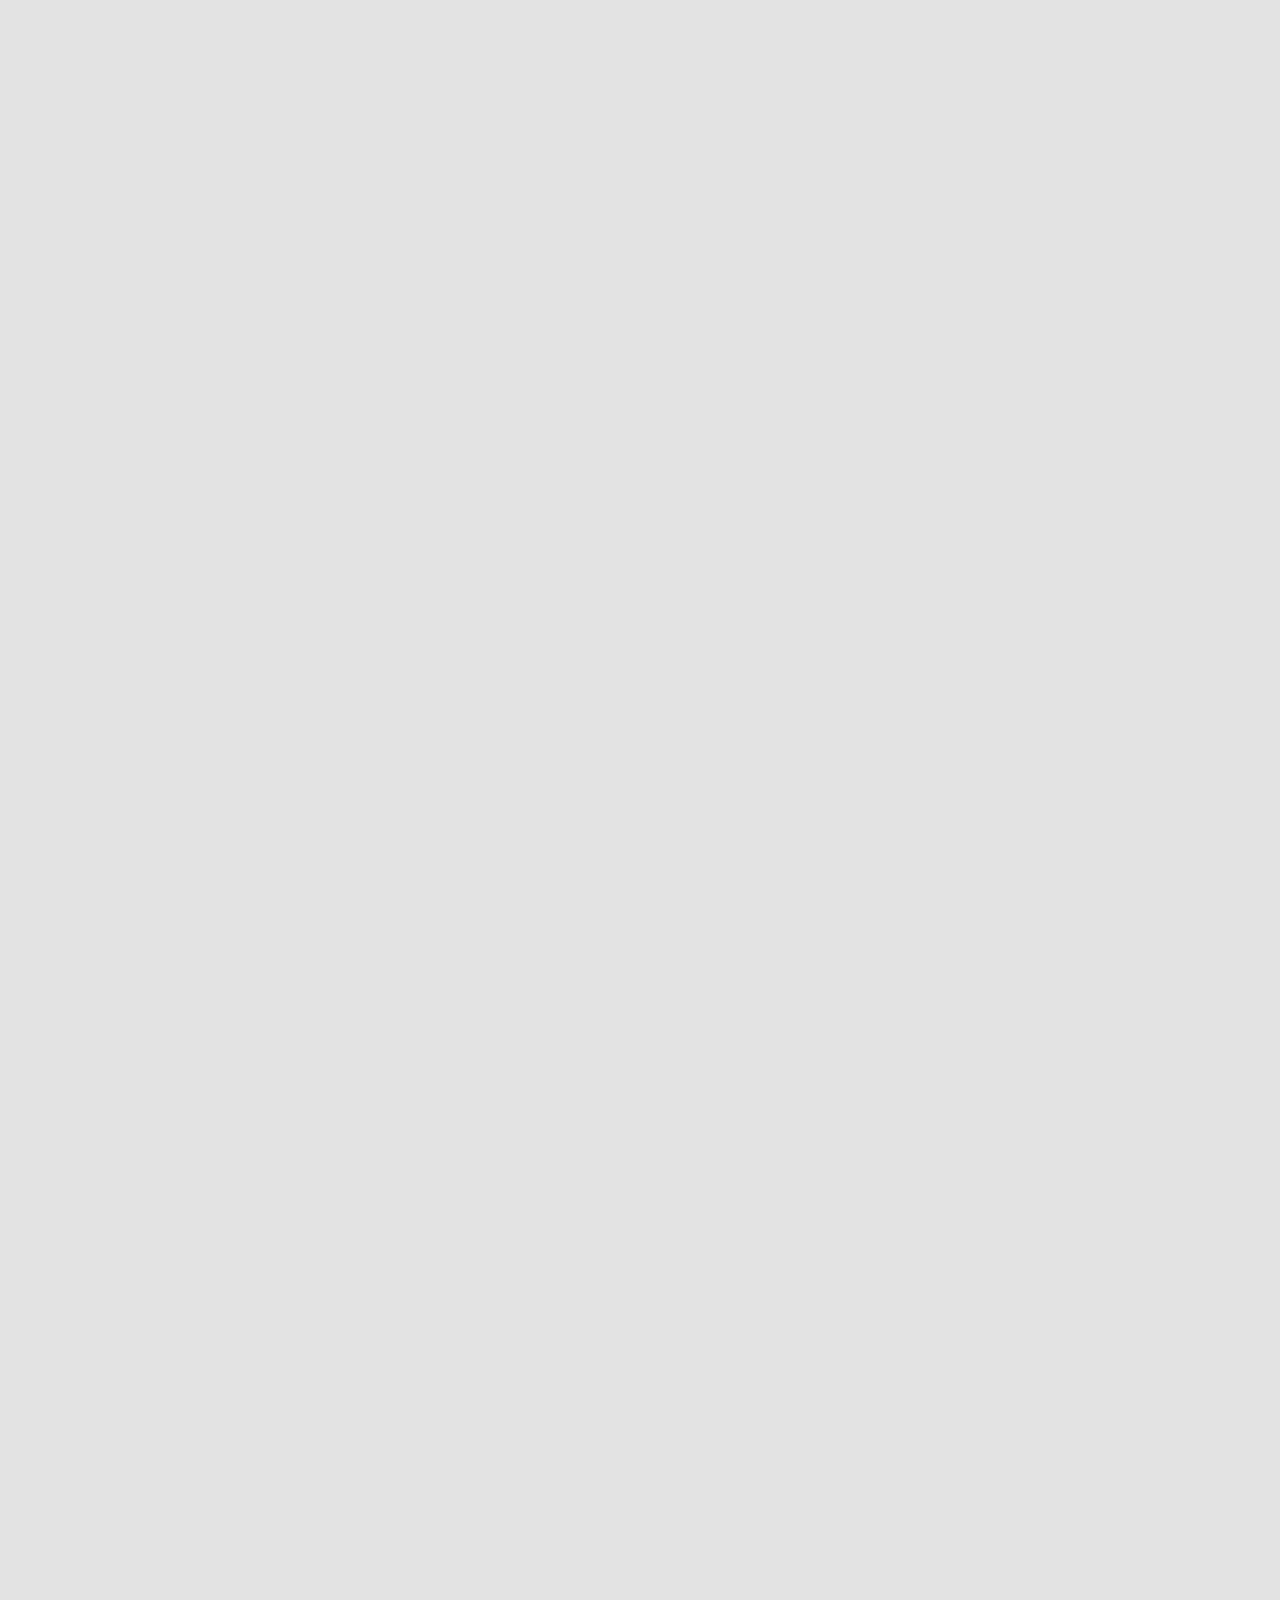
==== commit 7c860571: "Adds a loading veil" ====
--- a/Cats.html
+++ b/Cats.html
@@ -6,9 +6,71 @@
 	<meta name="description" content="A gallery of the little fellers">
 	<title>Cats</title>
 	
+	<script>
+		/**
+		 * A script for a loading veil
+		 * @author Vera Konigin vera@groundedwren.com
+		 * https://groundedwren.neocities.org
+		 */
+		window.GW = window.GW || {};
+		window.GW.Controls = window.GW.Controls || {};
+		(function Veil(ns) {
+			ns.DeferKeys = {"DOMContentLoaded": true};
+			
+			/**
+			 * Defers the lowering of the veil until a key is cleared
+			 * @param {string} key The defer key to keep the veil up
+			 */
+			ns.addDefer = function addDefer(key) {
+				ns.DeferKeys[key] = true;
+			}
+			
+			/**
+			 * Marks a defer key as complete and clears the veil if no remain
+			 * @param {string} key The key to clear
+			 */
+			ns.clearDefer = function clearDefer(key) {
+				delete ns.DeferKeys[key];
+				if(Object.keys(ns.DeferKeys).length === 0) {
+					setTimeout(() => document.getElementById("styGwLoad")?.remove(), 0);
+				}
+			}
+			
+			document.head.insertAdjacentHTML("beforeend", `
+				<style id="styGwLoad">
+					body {
+						opacity: 0;
+					}
+					html {
+						width: 100vw;
+						height: 100vh;
+						background-color: var(--veil-light-color, #E3E3E3) !important;
+					}
+					@media(prefers-color-scheme: dark) {
+						html {
+							background-color: var(--veil-dark-color, #242424) !important;
+						}
+					}
+				</style>
+			`);
+			window.addEventListener("DOMContentLoaded", function onDOMContentLoadedVeil() {
+				ns.clearDefer("DOMContentLoaded");
+			});
+		}) (window.GW.Controls.Veil = window.GW.Controls.Veil || {});
+	</script>
+	
+	
 	<script src="./scripts/Main.js"></script>
 	<script src="./scripts/GalleryControl.js"></script>
+	
+	<link rel="stylesheet" href="./styles/variables.css" type="text/css">
+	<link rel="stylesheet" href="./styles/main.css" type="text/css">
+	
 	<script>
+		window.GW = window.GW || {};
+		GW.Controls = GW.Controls || {};
+		GW.Controls.Gallery = GW.Controls.Gallery || {};
+		GW.Controls.Gallery.Data = GW.Controls.Gallery.Data || {};
 		GW.Controls.Gallery.Data.Cats = {
 			ImageList: [
 				"2024-09-08 S_E",
@@ -101,9 +163,6 @@
 			}
 		};
 	</script>
-	
-	<link rel="stylesheet" href="./styles/variables.css" type="text/css">
-	<link rel="stylesheet" href="./styles/main.css" type="text/css">
 	<style>
 		body {
 			display: grid;
@@ -198,7 +257,7 @@
 			<h2 id="hAvi">Avitus <q>Avi</q> Rix Aulabaugh</h2>
 			<aside class="cat-photo">
 				<figure>
-					<img src="./img/cats/Avi_Profile.jpg" alt="Avi perches atop the back of a chair.">
+					<img loading="lazy" src="./img/cats/Avi_Profile.jpg" alt="Avi perches atop the back of a chair.">
 					<figcaption>Avi</figcaption>
 				</figure>
 			</aside>
@@ -209,7 +268,7 @@
 			<h2 id="hShadow">Shadow Julian Bruner</h2>
 			<aside class="cat-photo">
 				<figure>
-					<img src="./img/cats/Shadow_Profile.jpg" alt="Shadow lounges with with a lot of swagger on a couch.">
+					<img loading="lazy" src="./img/cats/Shadow_Profile.jpg" alt="Shadow lounges with with a lot of swagger on a couch.">
 					<figcaption>Shadow</figcaption>
 				</figure>
 			</aside>
@@ -220,7 +279,7 @@
 			<h2 id="hEcho">Echo Jadzia Bruner</h2>
 			<aside class="cat-photo">
 				<figure>
-					<img src="./img/cats/Echo_Profile.jpg" alt="Echo sits on a couch while a human hand scratches her neck.">
+					<img loading="lazy" src="./img/cats/Echo_Profile.jpg" alt="Echo sits on a couch while a human hand scratches her neck.">
 					<figcaption>Echo</figcaption>
 				</figure>
 			</aside>
--- a/styles/variables.css
+++ b/styles/variables.css
@@ -1,47 +1,47 @@
 :root, .theme-light {
-  --background-color: #FFFFFF;
-  --background-color-2: #E3E3E3;
-  --text-color: #000000;
-  --border-color: #000000;
-  --selected-color: #90CBDB;
-  --button-face-color: #C8C8C8;
-  --button-text-color: #000000;
-  --input-text-color: #000000;
-  --input-background-color: #FFFFFF;
-  --link-color: #0000EE;
-  --link-background-color: #BDE0F2;
-  --focus-color: #FF0701;
-  --icon-color: #000000;
-  --banner-color: #B3B3B3;
-  --mark-color: #D2FCC5;
-  --accent-color: #D5B3D9;
-  --invalid-color: #5C01D8;
-  
-  input {
+	--background-color: #FFFFFF;
+	--background-color-2: #E3E3E3;
+	--text-color: #000000;
+	--border-color: #000000;
+	--selected-color: #90CBDB;
+	--button-face-color: #C8C8C8;
+	--button-text-color: #000000;
+	--input-text-color: #000000;
+	--input-background-color: #FFFFFF;
+	--link-color: #0000EE;
+	--link-background-color: #BDE0F2;
+	--focus-color: #FF0701;
+	--icon-color: #000000;
+	--banner-color: #B3B3B3;
+	--mark-color: #D2FCC5;
+	--accent-color: #D5B3D9;
+	--invalid-color: #5C01D8;
+	
+	input {
 		color-scheme: light;
 	}
 }
 
 @media not print {
 	.theme-dark {
-	  --background-color: #000000;
-	  --background-color-2: #242424;
-	  --text-color: #FFFFFF;
-	  --border-color: #FFFFFF;
-	  --selected-color: #223891;
-	  --button-face-color: #474747;
-	  --button-text-color: #FFFFFF;
-	  --input-text-color: #FFFFFF;
-	  --input-background-color: #000000;
-	  --link-color: #74D7EE;
-	  --link-background-color: #3C5054;
-	  --focus-color: #FF0701;
-	  --icon-color: #FFFFFF;
-	  --banner-color: #404040;
-	  --mark-color: #005C08;
-	  --accent-color: #8D4A95;
-	  --invalid-color: #A35FFE;
-	  
+		--background-color: #000000;
+		--background-color-2: #242424;
+		--text-color: #FFFFFF;
+		--border-color: #FFFFFF;
+		--selected-color: #223891;
+		--button-face-color: #474747;
+		--button-text-color: #FFFFFF;
+		--input-text-color: #FFFFFF;
+		--input-background-color: #000000;
+		--link-color: #74D7EE;
+		--link-background-color: #3C5054;
+		--focus-color: #FF0701;
+		--icon-color: #FFFFFF;
+		--banner-color: #404040;
+		--mark-color: #005C08;
+		--accent-color: #8D4A95;
+		--invalid-color: #A35FFE;
+		
 		input {
 			color-scheme: dark;
 		}
@@ -49,53 +49,53 @@
 }
 
 .font-small {
-  font-size: 0.8em;
+	font-size: 0.8em;
 }
 
 .font-normal {
-  font-size: 1em;
+	font-size: 1em;
 }
 
 .font-large {
-  font-size: 1.2em;
+	font-size: 1.2em;
 }
 
 .font-segoe-ui {
-  font-family: 'Segoe UI', Arial, Verdana, Tahoma, 'Trebuchet MS', sans-serif;
+	font-family: 'Segoe UI', Arial, Verdana, Tahoma, 'Trebuchet MS', sans-serif;
 }
 
 .font-arial {
-  font-family: Arial, 'Segoe UI', Verdana, Tahoma, 'Trebuchet MS', sans-serif;
+	font-family: Arial, 'Segoe UI', Verdana, Tahoma, 'Trebuchet MS', sans-serif;
 }
 
 .font-verdana {
-  font-family: Verdana, 'Segoe UI', Arial, Tahoma, 'Trebuchet MS', sans-serif;
+	font-family: Verdana, 'Segoe UI', Arial, Tahoma, 'Trebuchet MS', sans-serif;
 }
 
 .font-tahoma {
-  font-family: Tahoma, 'Segoe UI', Arial, Verdana, 'Trebuchet MS', sans-serif;
+	font-family: Tahoma, 'Segoe UI', Arial, Verdana, 'Trebuchet MS', sans-serif;
 }
 
 .font-trebuchet-ms {
-  font-family: 'Trebuchet MS', 'Segoe UI', Arial, Verdana, Tahoma, sans-serif;
+	font-family: 'Trebuchet MS', 'Segoe UI', Arial, Verdana, Tahoma, sans-serif;
 }
 
 .font-times-new-roman {
-  font-family: 'Times New Roman', Georgia, Garamond, serif;
+	font-family: 'Times New Roman', Georgia, Garamond, serif;
 }
 
 .font-georgia {
-  font-family: Georgia, 'Times New Roman', Garamond, serif;
+	font-family: Georgia, 'Times New Roman', Garamond, serif;
 }
 
 .font-garamond {
-  font-family: Garamond, 'Times New Roman', Georgia, serif;
+	font-family: Garamond, 'Times New Roman', Georgia, serif;
 }
 
 .font-courier-new {
-  font-family: 'Courier New', monospace;
+	font-family: 'Courier New', monospace;
 }
 
 .font-brush-script-mt {
-  font-family: 'Brush Script MT', cursive;
+	font-family: 'Brush Script MT', cursive;
 }--- a/styles/main.css
+++ b/styles/main.css
@@ -178,7 +178,7 @@
 
 button[aria-expanded="true"], button[aria-pressed="true"], details[open] summary {
 	background-color: var(--selected-color);
-	font-weight: bold;
+	box-shadow: 0px 0px 3px 1px var(--link-color) inset;
 }
 
 :is(button, select, input:is([type="button"], [type="submit"], [type="reset"]))[disabled], input[type="file"][disabled]::file-selector-button {
@@ -235,6 +235,11 @@
 	}
 	&:not(.text-after) :is(input, select) {
 		margin-inline-start: 5px;
+	}
+	&.wide {
+		> * {
+			flex-grow: 1;
+		}
 	}
 }
 
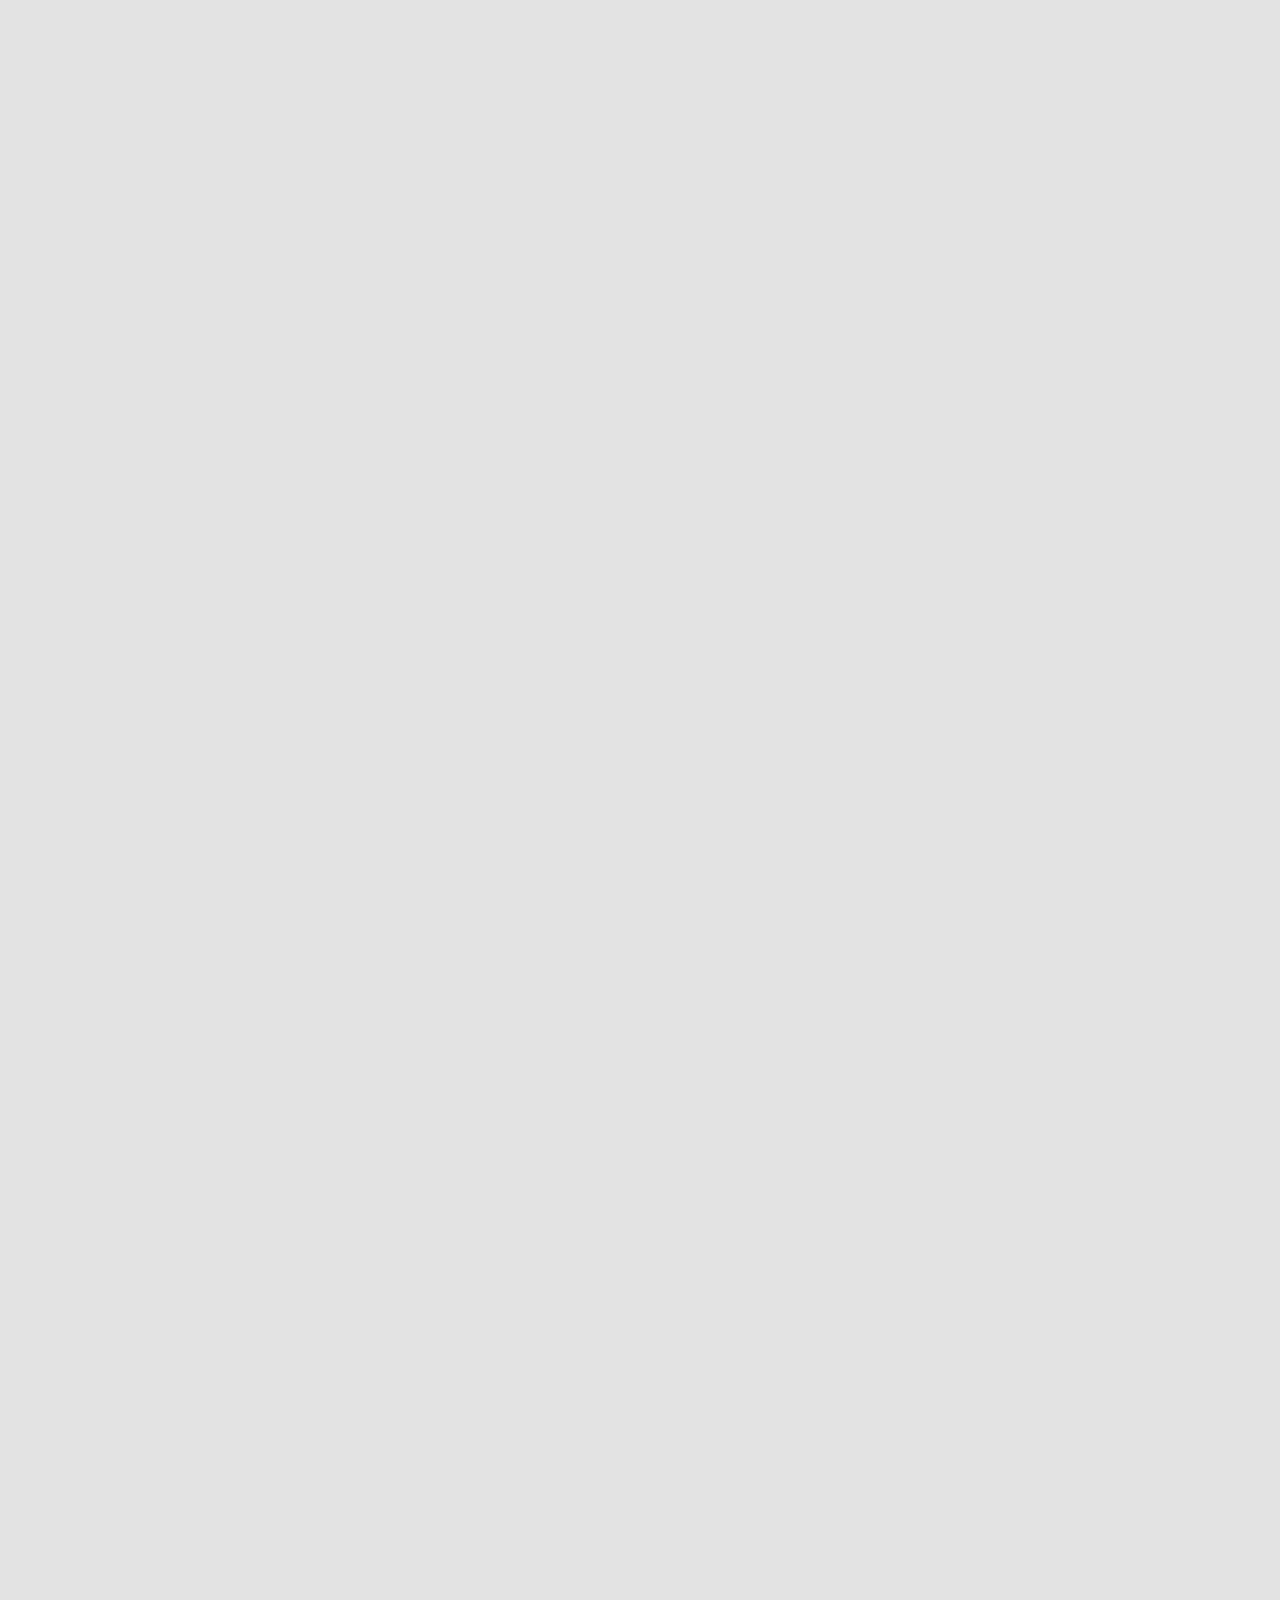
==== commit 3bac7bff: "Does a visual revamp" ====
--- a/Cats.html
+++ b/Cats.html
@@ -177,6 +177,8 @@
 			display: flex;
 			flex-direction: column;
 			gap: 25px;
+
+			background-color: color-mix(in oklab, var(--background-color), transparent 20%);
 		}
 		gw-gallery {
 			display: block;
--- a/styles/main.css
+++ b/styles/main.css
@@ -11,12 +11,22 @@
 	
 	word-break: break-word;
 	
-	background-color: var(--background-color);
+	background-color: color-mix(in oklab, var(--background-color), transparent 40%);
 	color: var(--text-color);
 }
 html {
 	font-family: 'Segoe UI', Tahoma, Geneva, Verdana, sans-serif;
 	font-size: 1em;
+
+	background-size: cover;
+	background-attachment: fixed;
+
+	&.theme-dark {
+		background-image: url(../img/Cosmic_Cliffs.png);
+	}
+	&.theme-light {
+		background-image: url(../img/Lilacs.png);
+	}
 }
 body {
 	min-height: 100vh;
@@ -58,7 +68,7 @@
 	display: none !important;
 }
 
-:focus-visible, *[tabindex="-1"]:focus {
+label:has(> :focus-visible), *:not(label) > :focus-visible, *[tabindex="-1"]:focus {
 	outline-width: 4px !important;
 	outline-color: var(--focus-color) !important;
 	outline-style: solid !important;
@@ -66,7 +76,9 @@
 	position: relative !important;
 	z-index: 100 !important;
 }
-
+label > :focus-visible {
+	outline: none !important;
+}
 *[tabindex="-1"]:focus {
 	outline-style: dashed !important;
 }
@@ -97,10 +109,14 @@
 }
 
 footer {
-	border-top: 1px solid var(--border-color);
+	border-top: 1px solid color-mix(in oklab, var(--border-color), transparent 80%);
 	font-size: 0.9em;
-	background-color: var(--background-color-2);
+	background-color: color-mix(in oklab, var(--background-color-2), transparent 30%);
 	padding: 2px
+}
+
+img {
+	display: block;
 }
 
 summary {
@@ -230,10 +246,13 @@
 label:not(.input-vertical) {
 	display: inline-flex;
 	align-items: center;
-	&.text-after :is(input, select) {
-		margin-inline-end: 5px;
-	}
-	&:not(.text-after) :is(input, select) {
+	&:is(.text-after, :has(input:is([type="checkbox"], [type="radio"]))) {
+		padding-inline-end: 2px;
+		:is(input, select) {
+			margin-inline-end: 5px;
+		}
+	}
+	&:not(:is(.text-after, :has(input:is([type="checkbox"], [type="radio"])))) :is(input, select) {
 		margin-inline-start: 5px;
 	}
 	&.wide {
@@ -245,37 +264,4 @@
 
 label:has(input:checked) {
 	background-color: var(--selected-color);
-}
-
-.tab-control {
-	padding: 5px;
-	
-	.tab-list {
-		margin-inline: 0;
-		margin-block-end: 0;
-		
-		display: flex;
-		flex-wrap: wrap;
-		justify-content: space-around;
-		gap: 5px;
-		
-		label:has(:checked) {
-			background-color: var(--selected-color);
-		}
-	}
-	
-	.tab-panel {
-		display: none;
-		
-		background-color: var(--background-color-2);
-		padding: 5px;
-		border-inline: 1px solid var(--border-color);
-		border-block-end: 1px solid var(--border-color);
-	}
-	
-	.description {
-		position: absolute;
-		left: -99999999px;
-		top: 0px;
-	}
 }